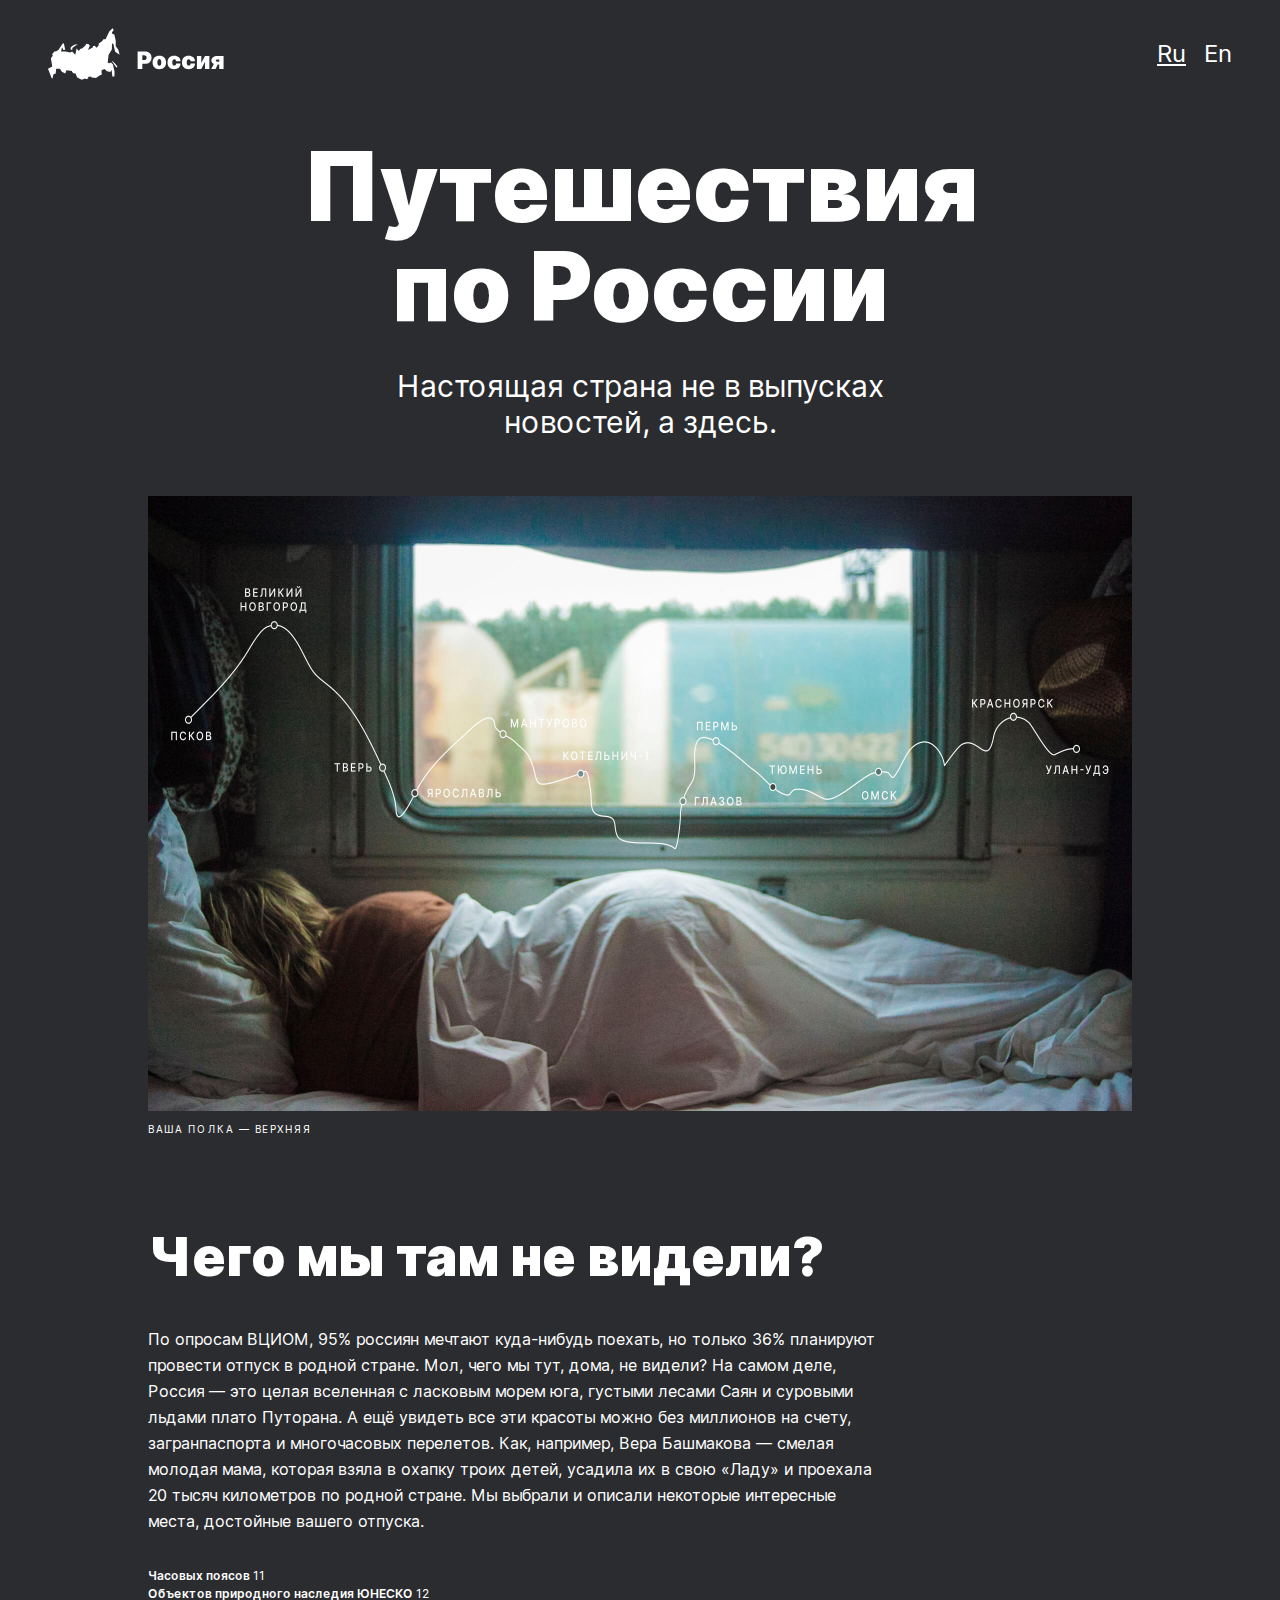
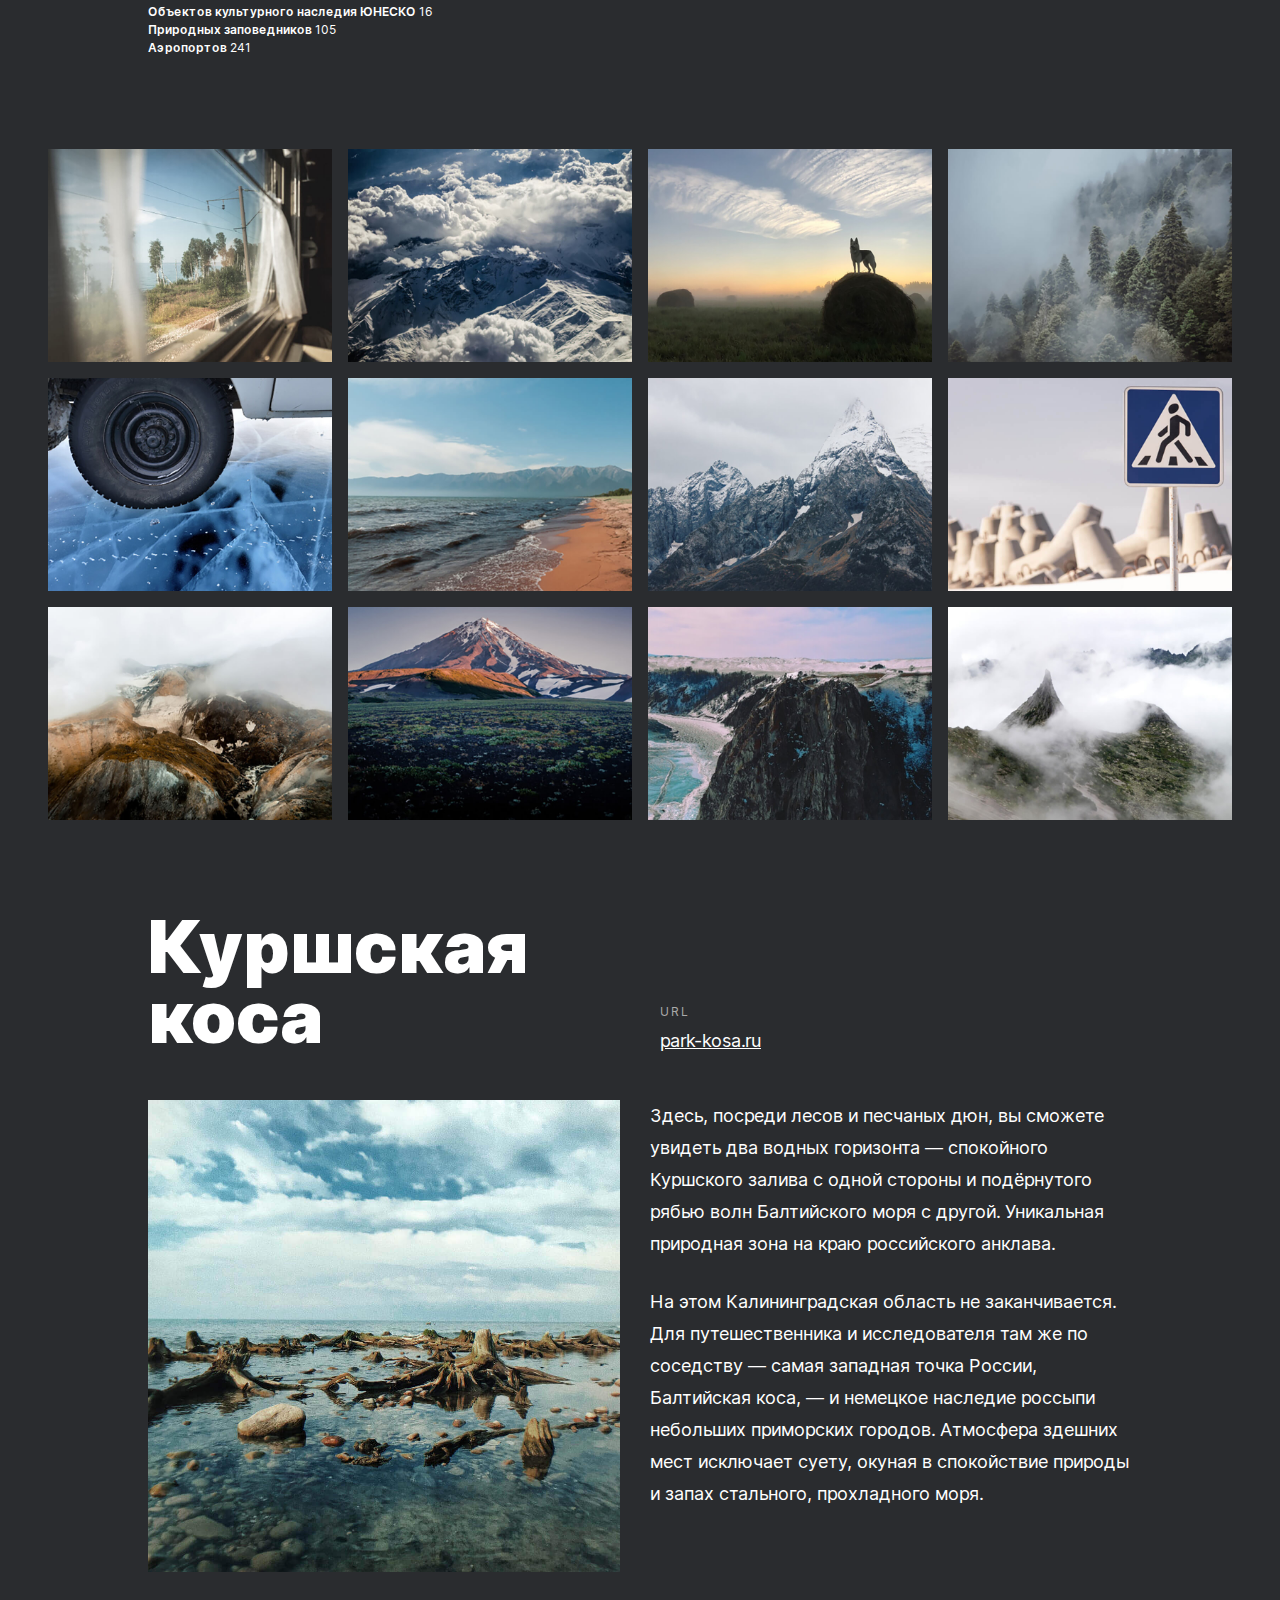
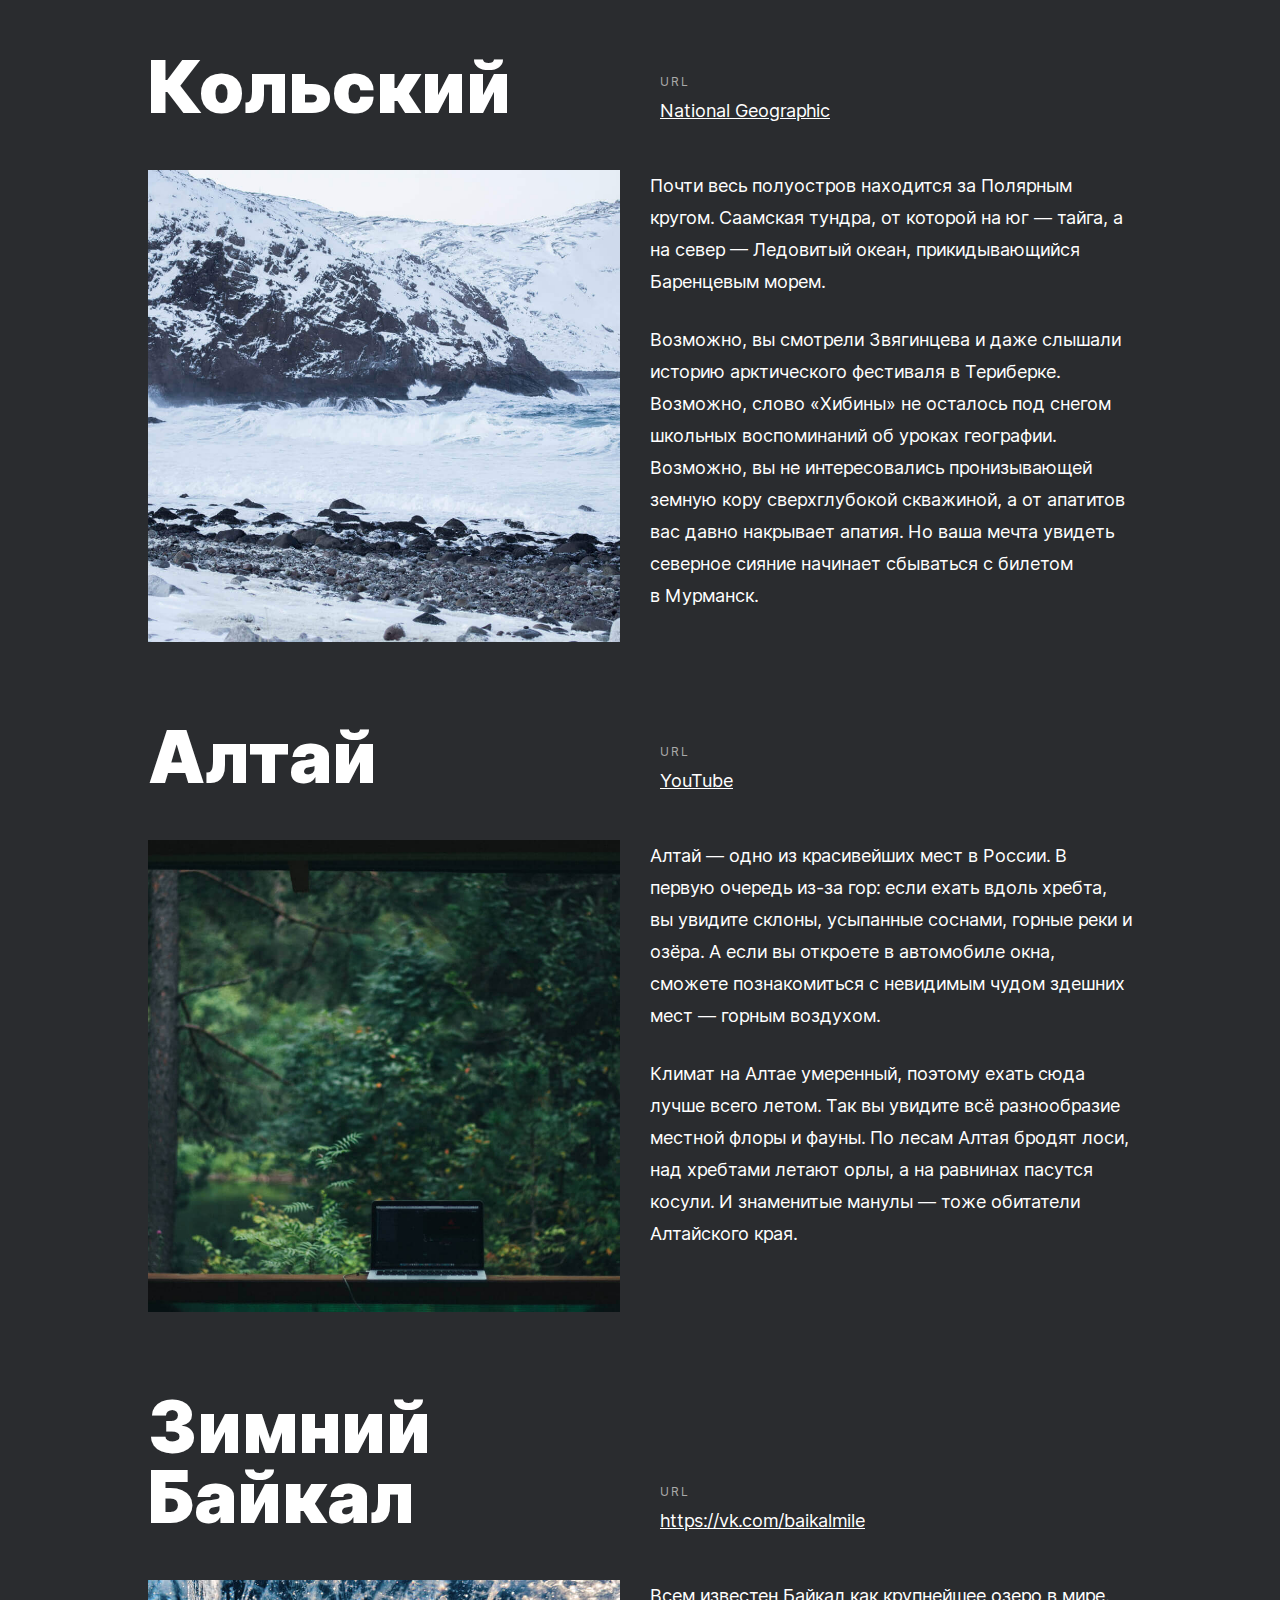
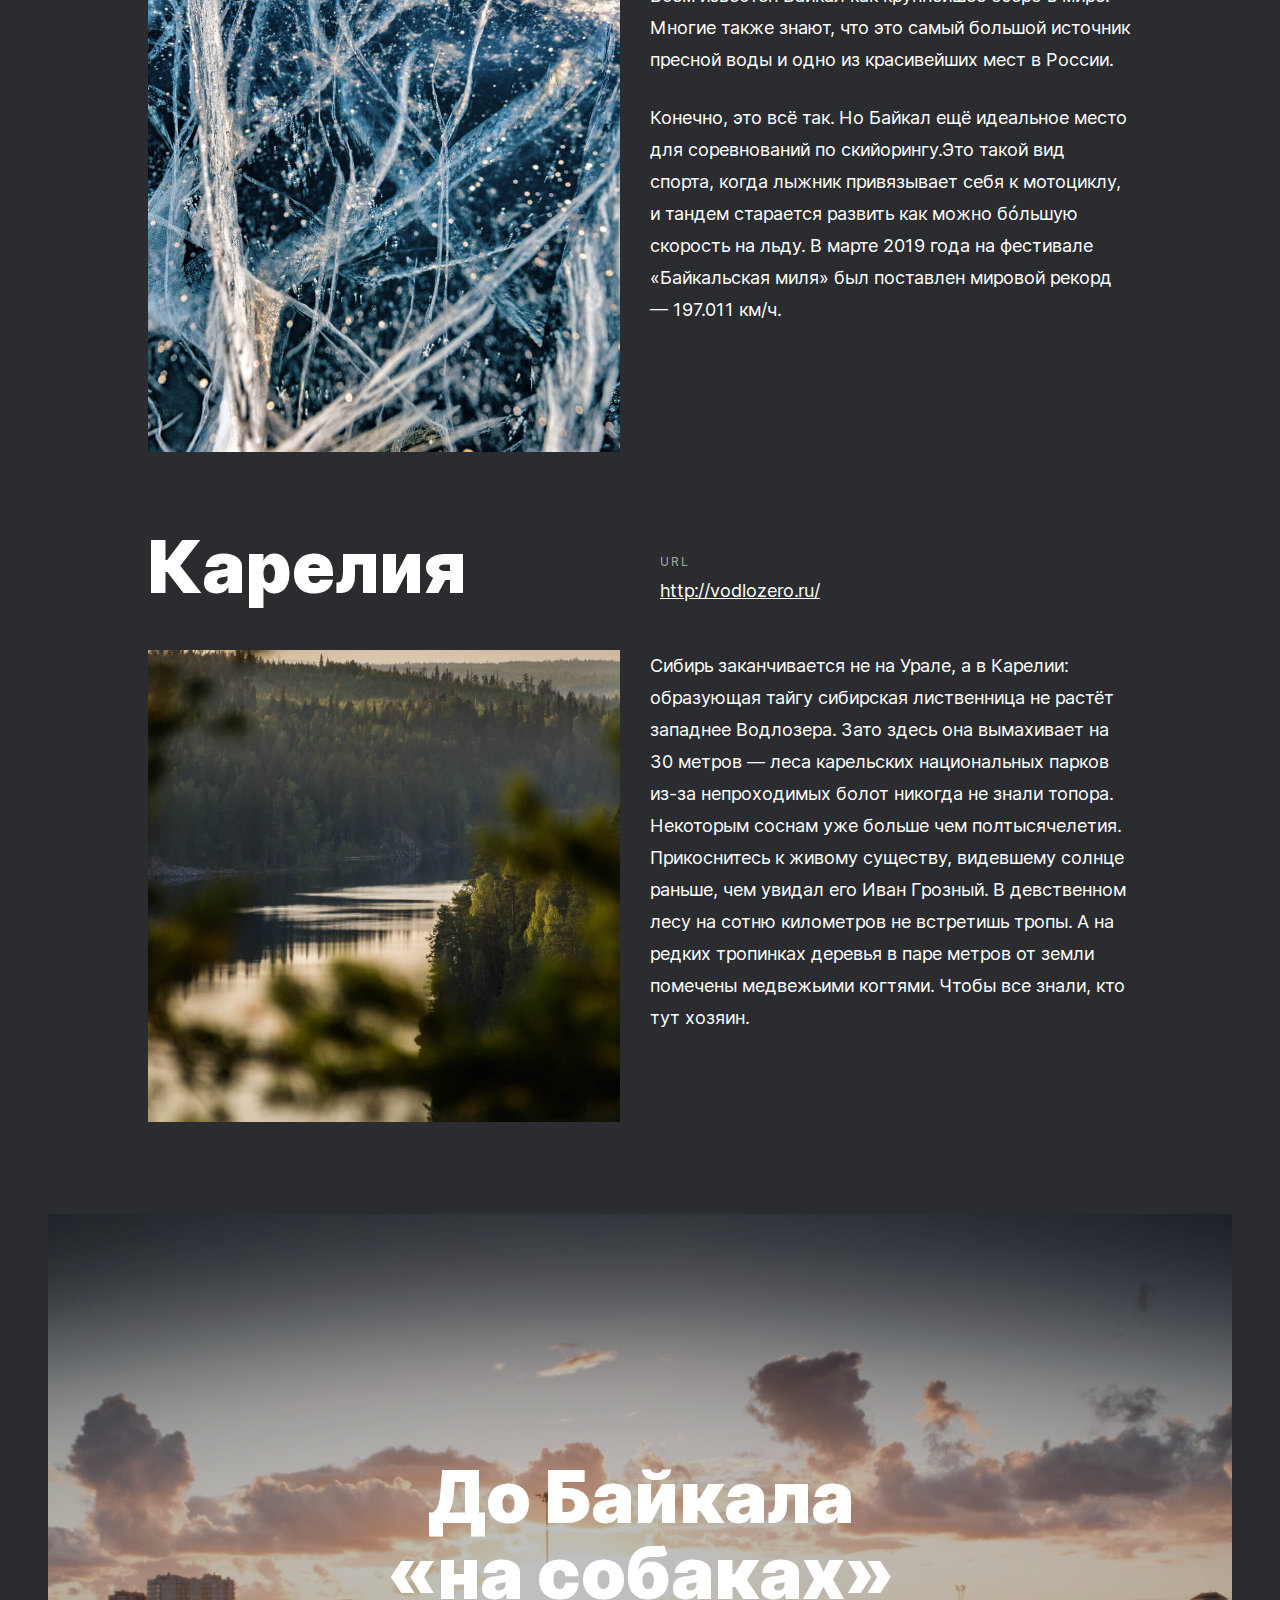
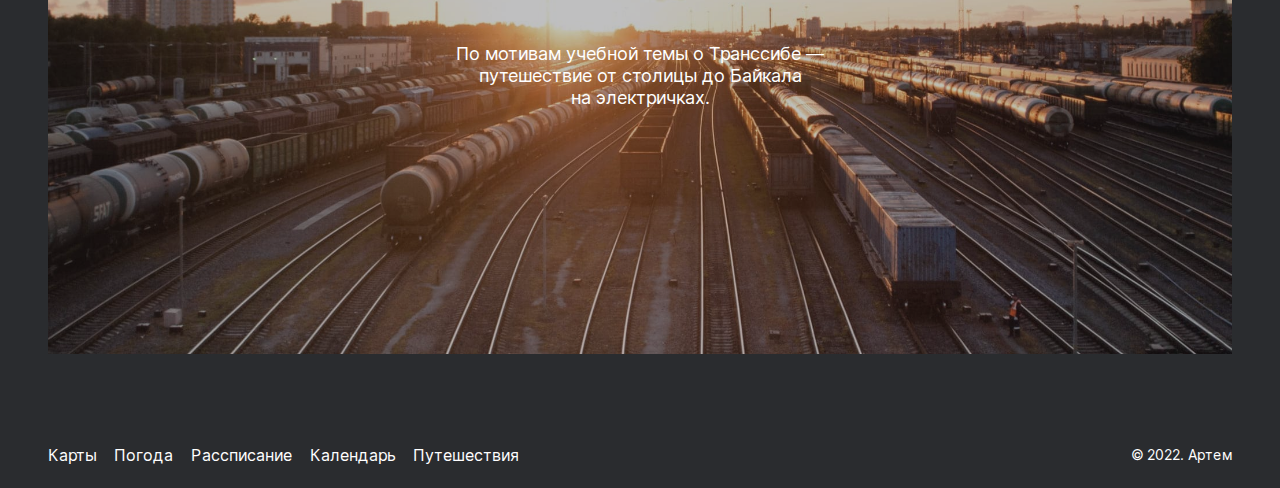
==== index.html @ 7c3751e2 "1_project-3" ====
<!DOCTYPE html>
<html lang="ru">
<head>
  <meta charset="UTF-8">
  <meta name="viewport" content="width=device-width, initial-scale=1.0">
  <link rel="stylesheet" href="pages/index.css">
  <title>Путешествия по России</title>
</head>
<body class="body">
  <div class="page">
  <header class="header">
    <div class="header__logo"></div>
    <div class="header__links">
      <a class="link header__lang-link header__lang-link_active" href="#">Ru</a>
      <a class="link header__lang-link" href="#">En</a>
    </div>
  </header>
  <main>
    <section class="lead">
      <h1 class="lead__title">Путешествия по&nbsp;России</h1>
      <p class="lead__subtitle">Настоящая страна не в выпусках новостей,&nbsp;a&nbsp;здесь.</p>
      <figure class="lead__item">
        <img class="lead__image" src="../images/sprint-3-images/lead-polka.jpg" alt="Путешествия по России">
        <figcaption class="lead__caption">ваша полка — верхняя</figcaption>
      </figure>
    </section>
    <section class="intro">
      <h2 class="intro__title">Чего мы там не видели?</h2>
      <p class="intro__text">По опросам ВЦИОМ, 95% россиян мечтают куда-нибудь поехать,
        но только 36% планируют провести отпуск в родной стране.
        Мол, чего мы тут, дома, не видели? На самом деле,
        Россия — это целая вселенная c ласковым морем юга,
        густыми лесами Саян и суровыми льдами плато Путорана.
        А ещё увидеть все эти красоты можно без миллионов на счету,
        загранпаспорта и многочасовых перелетов. Как, например,
        Вера Башмакова — смелая молодая мама, которая взяла
        в охапку троих детей, усадила их в свою «Ладу»
        и проехала 20 тысяч километров по родной стране. Мы выбрали
        и описали некоторые интересные места, достойные вашего отпуска.
      </p>
      <ul class="list intro__list">
        <li class="list__paragraph">
          <span class="list__span-accent">Часовых поясов</span>
        11</li>
        <li class="list__paragraph">
          <span class="list__span-accent">Объектов природного наследия ЮНЕСКО</span>
        12</li>
        <li class="list__paragraph">
          <span class="list__span-accent">Объектов культурного наследия ЮНЕСКО</span>
        16</li>
        <li class="list__paragraph">
          <span class="list__span-accent">Природных заповедников</span>
        105</li>
        <li class="list__paragraph">
          <span class="list__span-accent">Аэропортов</span>
        241</li>
      </ul>
    </section>
    <section class="photo-grid">
      <img class="photo-grid__item" src="../images/sprint-3-images/photo-grid-train.jpg" alt="Вид из окна поезда на любимую страну">
      <img class="photo-grid__item" src="../images/sprint-3-images/photo-grid-atharva-tulsi.jpg" alt="Облака">
      <img class="photo-grid__item" src="../images/sprint-3-images/photo-grid-tuman.jpg" alt="Туман">
      <img class="photo-grid__item" src="../images/sprint-3-images/photo-grid-sochi.jpg" alt="Сочи">
      <img class="photo-grid__item" src="../images/sprint-3-images/photo-grid-arisa.jpg" alt="Гололёд">
      <img class="photo-grid__item" src="../images/sprint-3-images/photo-grid-baikal.jpg" alt="На берегу моря">
      <img class="photo-grid__item" src="../images/sprint-3-images/photo-grid-elbrus.jpg" alt="Горы">
      <img class="photo-grid__item" src="../images/sprint-3-images/photo-grid-kondratiev.jpg" alt="Переход">
      <img class="photo-grid__item" src="../images/sprint-3-images/photo-grid-kamchatka-1.jpg" alt="Камчатка">
      <img class="photo-grid__item" src="../images/sprint-3-images/photo-grid-kamchatka-2.jpg" alt="Вулкан на Камчатке">
      <img class="photo-grid__item" src="../images/sprint-3-images/photo-grid-baikal-2.jpg" alt="Байкал">
      <img class="photo-grid__item" src="../images/sprint-3-images/photo-grid-ergaki.jpg" alt="Горный пейзаж">
    </section>
    <section class="place">
      <div class="place__container">
        <h2 class="place__title">Куршская коса</h2>
        <div class="place__website">
          <p class="place__url-heading">URL</p>
          <a class="link place__link" href="http://park-kosa.ru">park-kosa.ru</a>
        </div>
        <img class="place__image" src="../images/sprint-3-images/place-kosa.jpg" alt="Куршская коса">
        <div class="place__several-paragraph">
          <p class="place__paragraph">Здесь, посреди лесов и песчаных дюн,
          вы сможете увидеть два водных горизонта — спокойного Куршского
          залива с одной стороны и подёрнутого рябью волн Балтийского моря
          с другой. Уникальная природная зона на краю российского анклава.
        </p>
        <p class="place__paragraph">На этом Калининградская область не заканчивается.
          Для путешественника и исследователя там же по соседству
          — самая западная точка России, Балтийская коса,
          — и немецкое наследие россыпи небольших приморских городов.
          Атмосфера здешних мест исключает суету, окуная в спокойствие
          природы и запах стального, прохладного моря.
          </p>
        </div>
      </div>
      <div class="place__container">
        <h2 class="place__title">Кольский</h2>
        <div class="place__website">
          <p class="place__url-heading">URL</p>
          <a class="link place__link" href="https://yourshot.nationalgeographic.com/photos/?keywords=kolskiy">National Geographic</a>
        </div>
        <img class="place__image" src="../images/sprint-3-images/place-kolsky.jpg" alt="Кольский">
        <div class="place__several-paragraph">
          <p class="place__paragraph">Почти весь полуостров находится за
            Полярным кругом. Саамская тундра, от которой на юг — тайга,
            а на север — Ледовитый океан, прикидывающийся Баренцевым морем.
          </p>
          <p class="place__paragraph">Возможно, вы смотрели Звягинцева
            и даже слышали историю арктического фестиваля в Териберке.
            Возможно, слово «Хибины» не осталось под снегом школьных
            воспоминаний об уроках географии. Возможно, вы не интересовались
            пронизывающей земную кору сверхглубокой скважиной,
            а от апатитов вас давно накрывает апатия. Но ваша мечта
            увидеть северное сияние начинает сбываться с билетом в&nbsp;Мурманск.
          </p>
        </div>
      </div>
      <div class="place__container">
        <h2 class="place__title">Алтай</h2>
        <div class="place__website">
          <p class="place__url-heading">URL</p>
          <a class="link place__link" href="https://www.youtube.com/watch?v=7ZEsoV7kWAQ">YouTube</a>
        </div>
        <img class="place__image" src="../images/sprint-3-images/place-altai.jpg" alt="Алтай">
        <div class="place__several-paragraph">
          <p class="place__paragraph">Алтай — одно из красивейших мест в России.
            В первую очередь из-за гор: если ехать вдоль хребта,
            вы увидите склоны, усыпанные соснами, горные реки и озёра.
            А если вы откроете в автомобиле окна, сможете познакомиться
            с невидимым чудом здешних мест — горным воздухом.
          </p>
          <p class="place__paragraph">Климат на Алтае умеренный,
            поэтому ехать сюда лучше всего летом. Так вы увидите всё
            разнообразие местной флоры и фауны. По лесам Алтая бродят лоси,
            над хребтами летают орлы, а на равнинах пасутся косули.
            И знаменитые манулы — тоже обитатели Алтайского края.
          </p>
        </div>
      </div>
      <div class="place__container">
        <h2 class="place__title">Зимний Байкал</h2>
        <div class="place__website">
          <p class="place__url-heading">URL</p>
          <a class="link place__link" href="https://vk.com/baikalmile">https://vk.com/baikalmile</a>
        </div>
        <img class="place__image" src="../images/sprint-3-images/place-winter-baikal.jpg" alt="Зимний Байкал">
        <div class="place__several-paragraph">
          <p class="place__paragraph">Всем известен Байкал как
            крупнейшее озеро в мире. Многие также знают,
            что это самый большой источник пресной воды и одно из
            красивейших мест в России.
          </p>
          <p class="place__paragraph">Конечно, это всё так. Но Байкал ещё
            идеальное место для соревнований по скийорингу.Это такой вид спорта, когда лыжник привязывает себя
            к мотоциклу, и тандем старается развить как можно бóльшую скорость
            на льду. В марте 2019 года на фестивале «Байкальская миля»
            был поставлен мировой рекорд — 197.011 км/ч.
          </p>
        </div>
      </div>
      <div class="place__container">
        <h2 class="place__title">Карелия</h2>
        <div class="place__website">
          <p class="place__url-heading">URL</p>
          <a class="link place__link" href="http://vodlozero.ru">http://vodlozero.ru/</a>
        </div>
        <img class="place__image" src="../images/sprint-3-images/place-karelia.jpg" alt="Карелия">
        <p class="place__paragraph">Сибирь заканчивается не на Урале,
          а в Карелии: образующая тайгу сибирская лиственница не растёт
          западнее Водлозера. Зато здесь она вымахивает на 30 метров —
          леса карельских национальных парков из-за непроходимых болот
          никогда не знали топора. Некоторым соснам уже больше
          чем полтысячелетия. Прикоснитесь к живому существу, видевшему
          солнце раньше, чем увидал его Иван Грозный. В девственном лесу
          на сотню километров не встретишь тропы. А на редких тропинках
          деревья в паре метров от земли помечены медвежьими когтями.
          Чтобы все знали, кто тут хозяин.
        </p>
      </div>
  </section>
  <section class="cover">
    <a class="cover__overlay" href="https://stampsy.com/na-elektrichkakh-do-baikala">
      <div class="cover__background"></div>
      <h3 class="cover__title">До Байкала «на&nbsp;собаках»</h3>
      <p class="cover__subtitle">По мотивам учебной темы
        о Транссибе — путешествие
        от столицы до Байкала на&nbsp;электричках.
      </p>
    </a>
  </section>
  </main>
  <footer class="footer">
    <nav class="footer__column-links">
      <a class="link footer__link" href="https://yandex.ru/maps">Карты</a>
      <a class="link footer__link" href="https://yandex.ru/pogoda">Погода</a>
      <a class="link footer__link" href="https://rasp.yandex.ru">Рассписание</a>
      <a class="link footer__link" href="https://calendar.yandex.ru">Календарь</a>
      <a class="link footer__link" href="https://travel.yandex.ru">Путешествия</a>
    </nav>
    <p class="footer__copyright">© 2022. Артем</p>
  </footer>
</div>
</body>
</html>
---- pages/index.css ----
/* normalize */
@import url(../vendor/normalize.css);

/* fonts */
@import url(../blocks/fonts/inter.css);


@import url(../style.css);
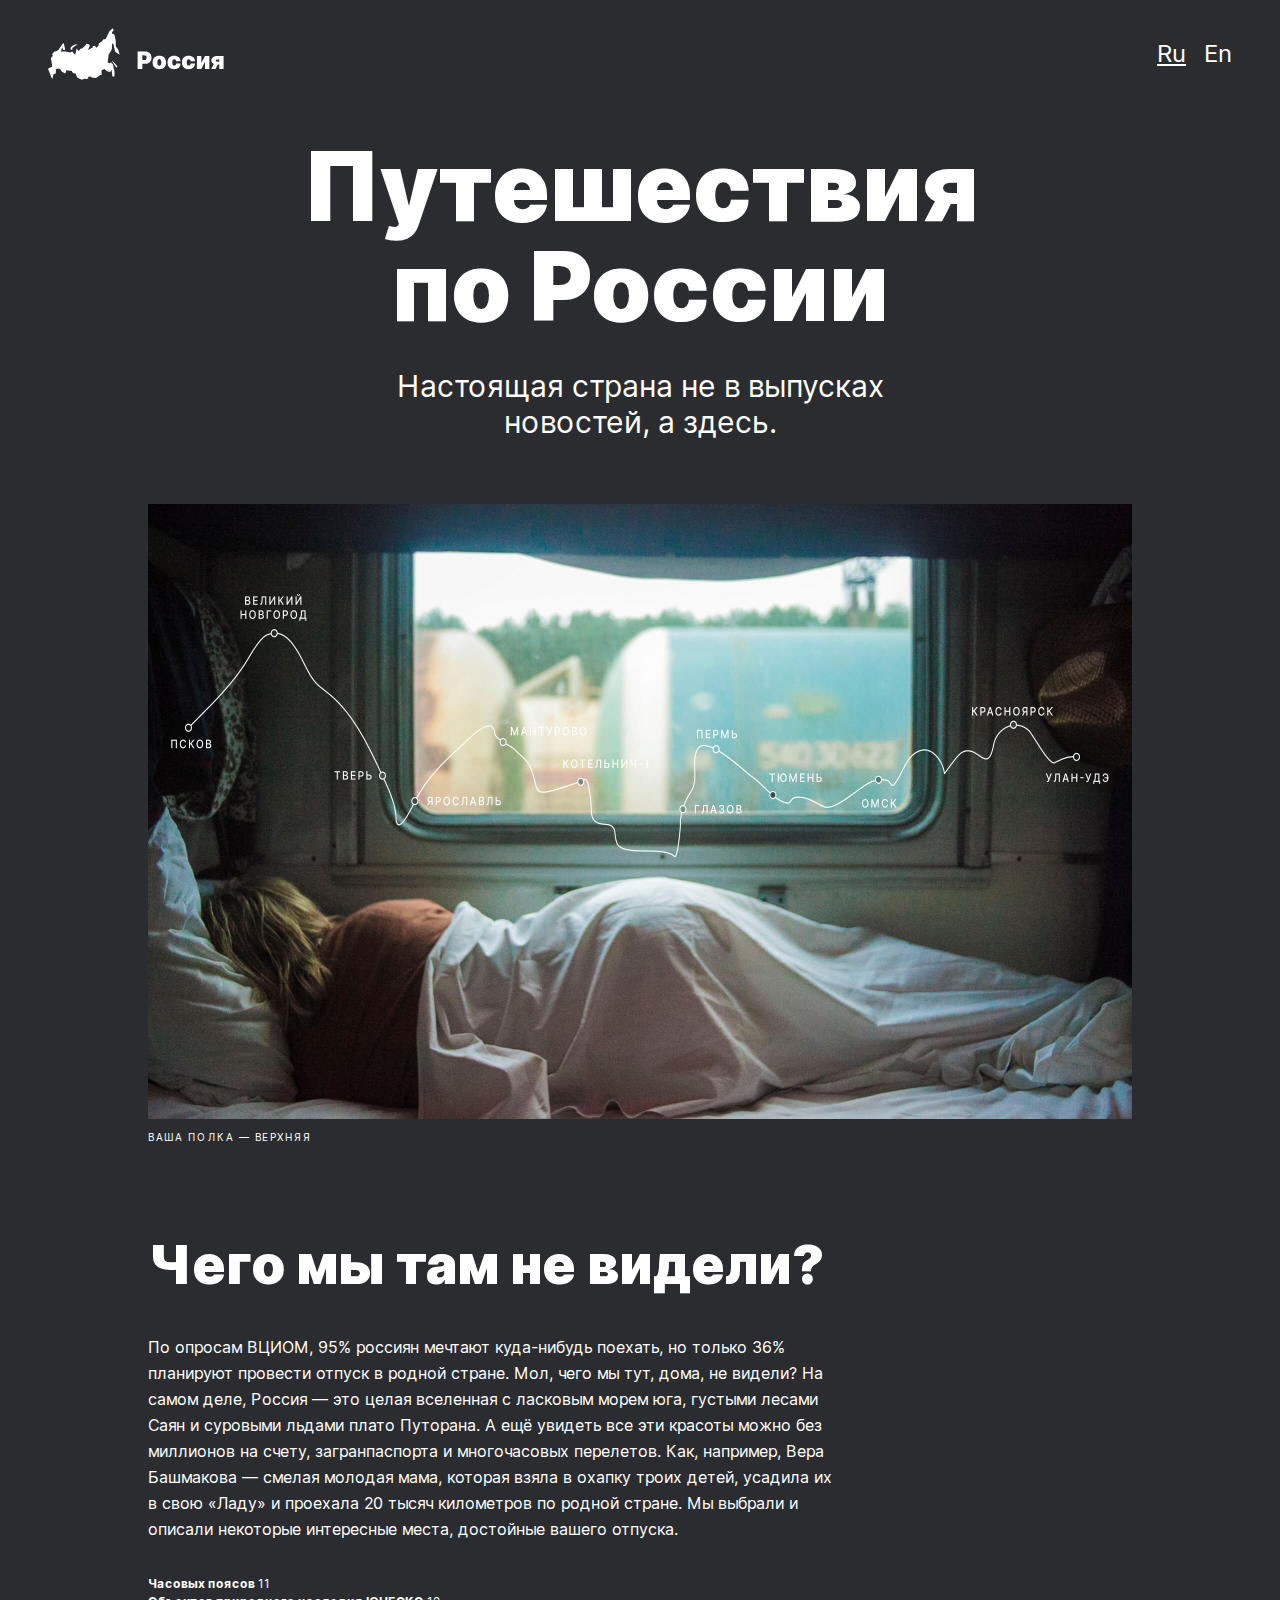
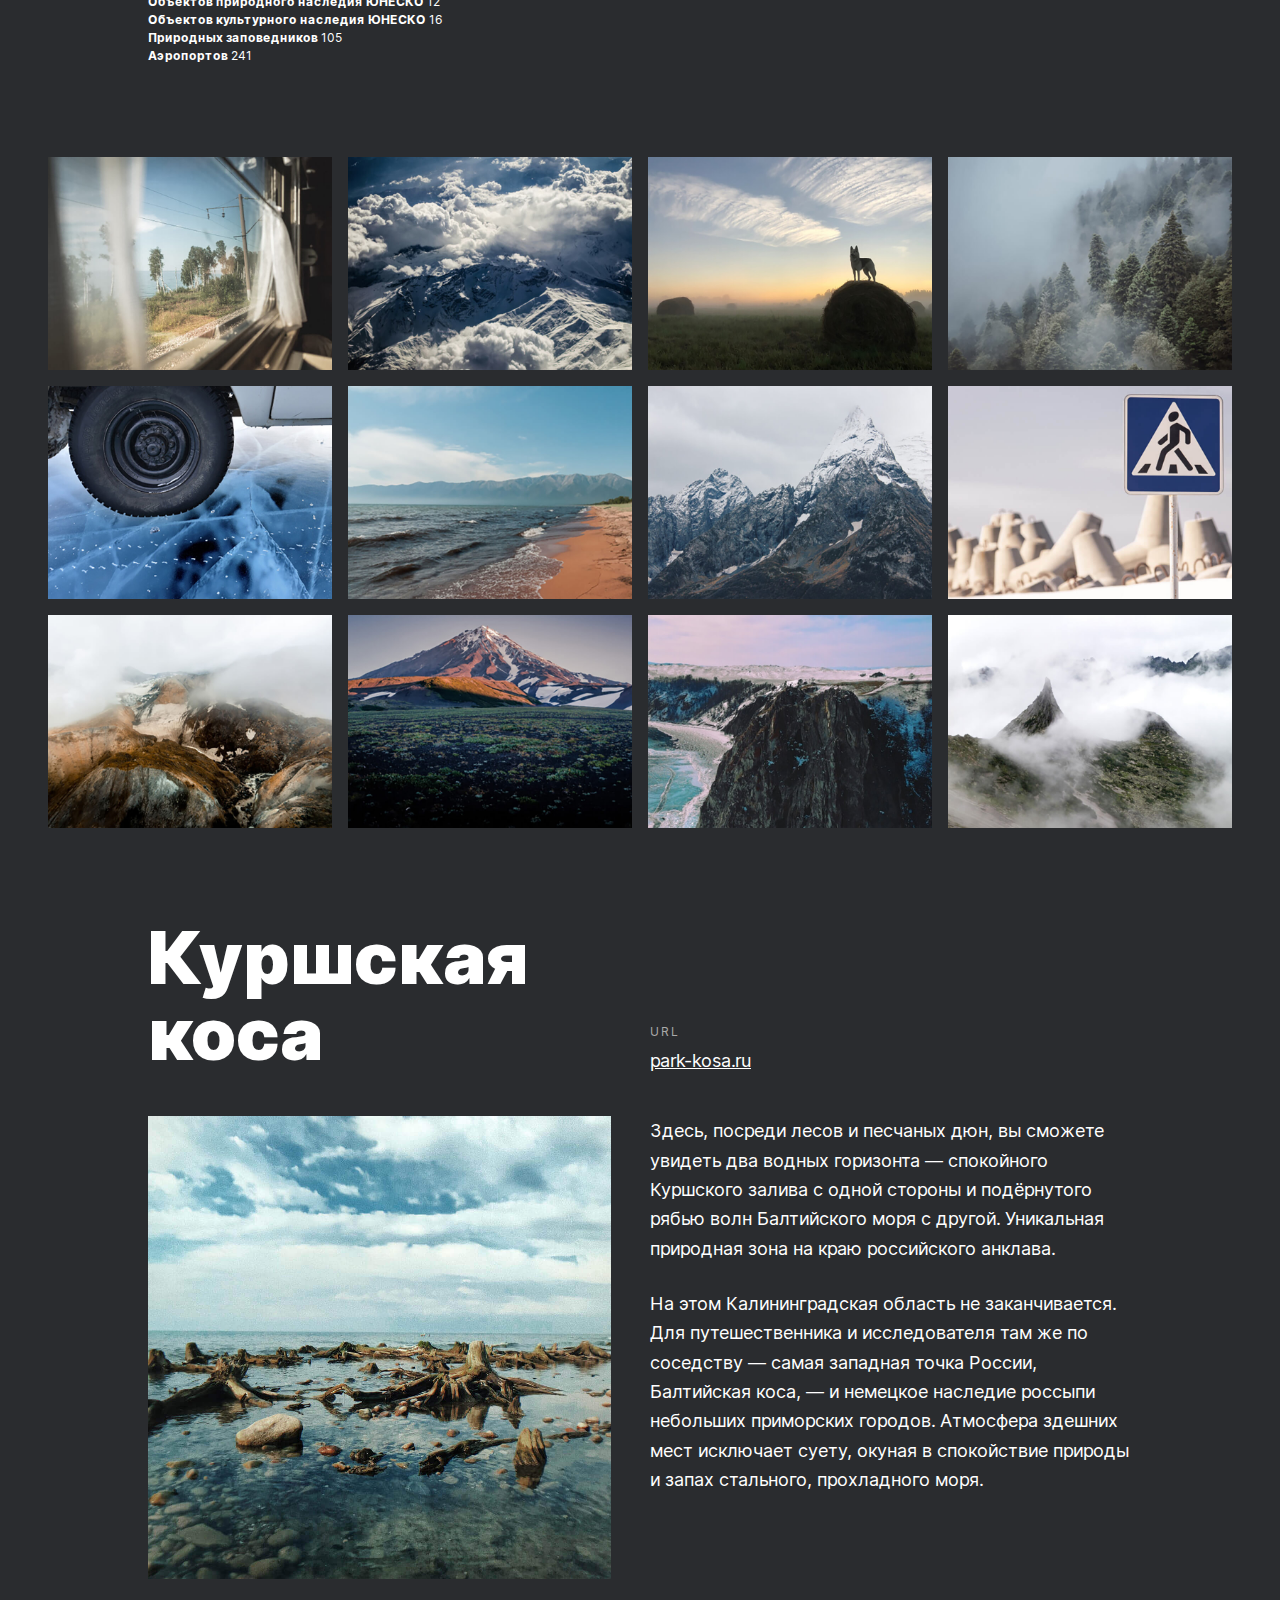
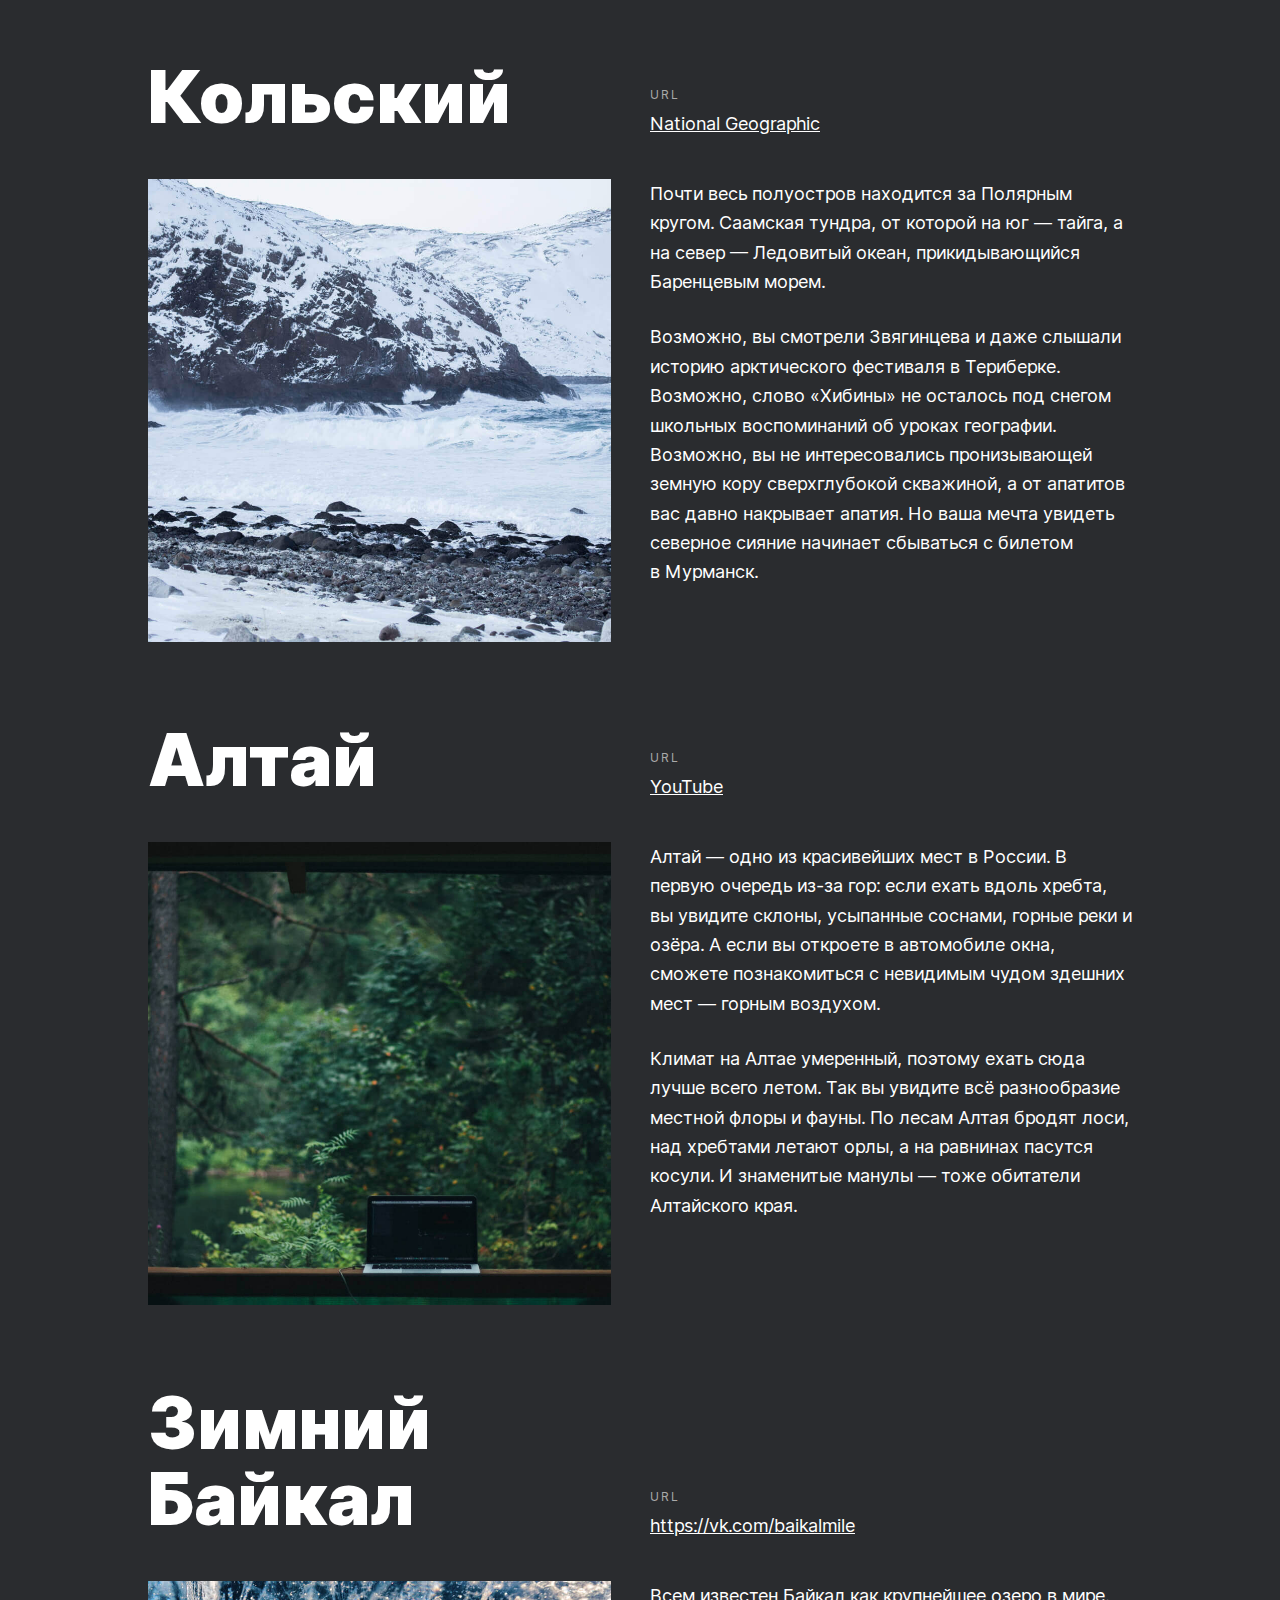
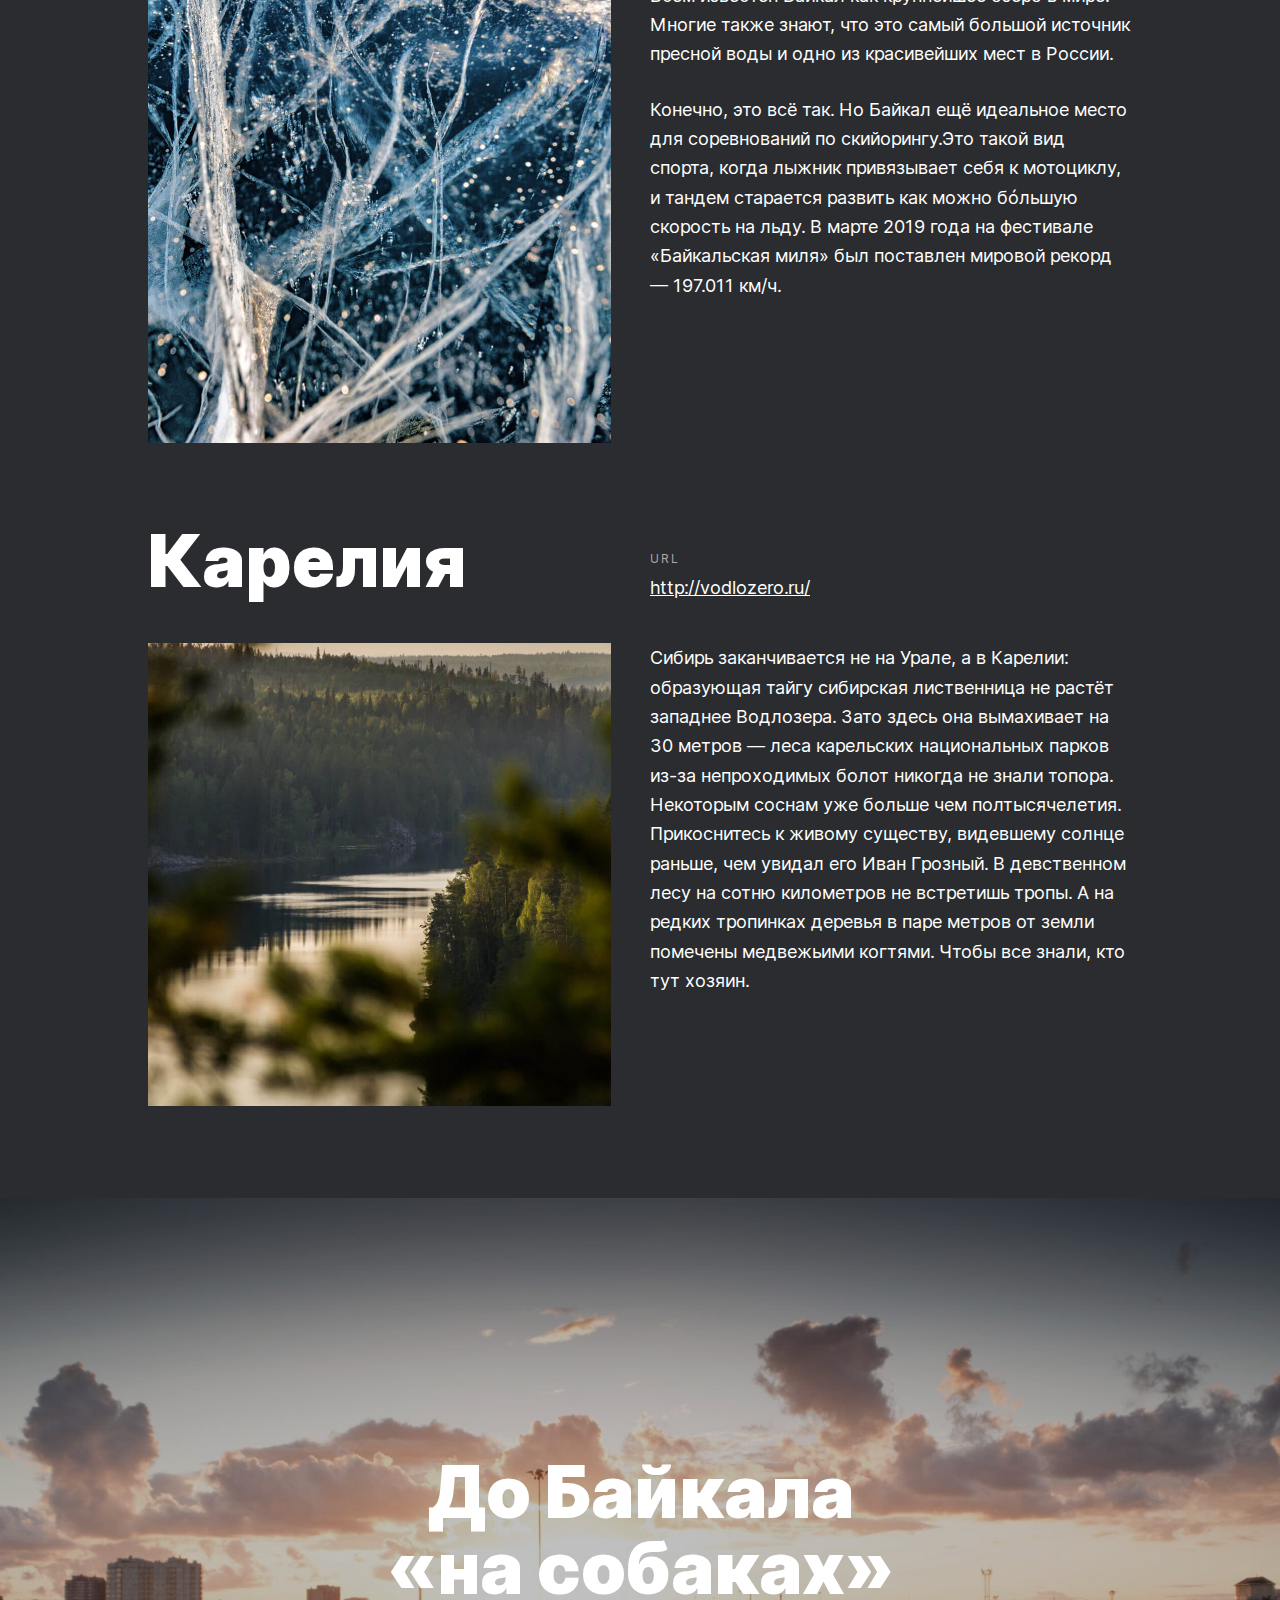
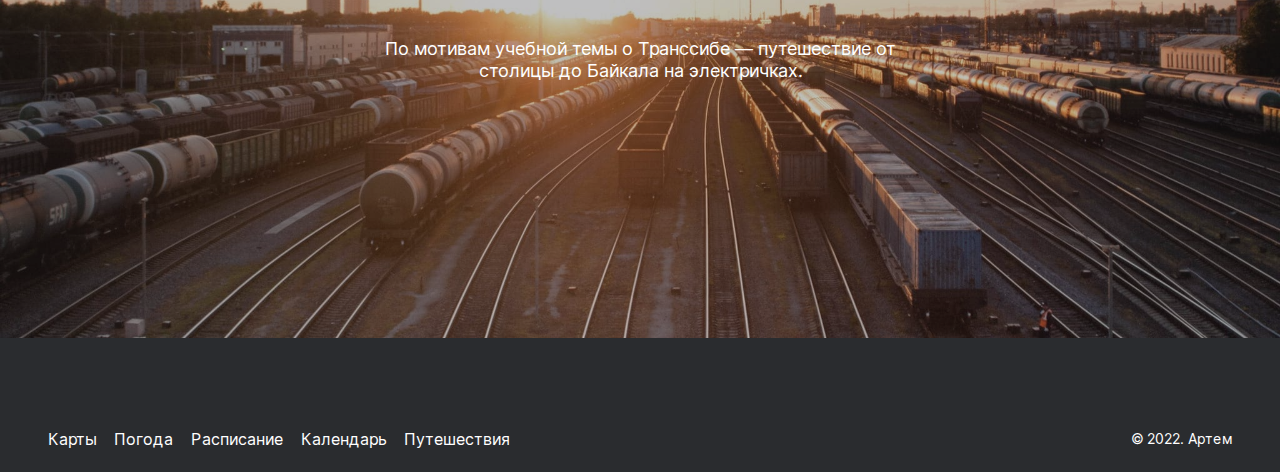
==== commit 0c1bc31a: "5_project-3" ====
--- a/index.html
+++ b/index.html
@@ -7,25 +7,24 @@
   <title>Путешествия по России</title>
 </head>
 <body class="body">
-  <div class="page">
   <header class="header">
     <div class="header__logo"></div>
-    <div class="header__links">
-      <a class="link header__lang-link header__lang-link_active" href="#">Ru</a>
-      <a class="link header__lang-link" href="#">En</a>
-    </div>
+    <ul class="header__links">
+      <li class="header__link"><a class="link header__lang-link header__lang-link_active" href="#">Ru</a></li>
+      <li class="header__link"><a class="link header__lang-link" href="#">En</a></li>
+    </ul>
   </header>
   <main>
     <section class="lead">
       <h1 class="lead__title">Путешествия по&nbsp;России</h1>
       <p class="lead__subtitle">Настоящая страна не в выпусках новостей,&nbsp;a&nbsp;здесь.</p>
       <figure class="lead__item">
-        <img class="lead__image" src="../images/sprint-3-images/lead-polka.jpg" alt="Путешествия по России">
+        <img class="lead__image" src="./images/sprint-3-images/lead-polka.jpg" alt="Путешествия по России">
         <figcaption class="lead__caption">ваша полка — верхняя</figcaption>
       </figure>
     </section>
     <section class="intro">
-      <h2 class="intro__title">Чего мы там не видели?</h2>
+      <h2 class="intro__title">Чего мы там не&nbsp;видели?</h2>
       <p class="intro__text">По опросам ВЦИОМ, 95% россиян мечтают куда-нибудь поехать,
         но только 36% планируют провести отпуск в родной стране.
         Мол, чего мы тут, дома, не видели? На самом деле,
@@ -57,27 +56,27 @@
       </ul>
     </section>
     <section class="photo-grid">
-      <img class="photo-grid__item" src="../images/sprint-3-images/photo-grid-train.jpg" alt="Вид из окна поезда на любимую страну">
-      <img class="photo-grid__item" src="../images/sprint-3-images/photo-grid-atharva-tulsi.jpg" alt="Облака">
-      <img class="photo-grid__item" src="../images/sprint-3-images/photo-grid-tuman.jpg" alt="Туман">
-      <img class="photo-grid__item" src="../images/sprint-3-images/photo-grid-sochi.jpg" alt="Сочи">
-      <img class="photo-grid__item" src="../images/sprint-3-images/photo-grid-arisa.jpg" alt="Гололёд">
-      <img class="photo-grid__item" src="../images/sprint-3-images/photo-grid-baikal.jpg" alt="На берегу моря">
-      <img class="photo-grid__item" src="../images/sprint-3-images/photo-grid-elbrus.jpg" alt="Горы">
-      <img class="photo-grid__item" src="../images/sprint-3-images/photo-grid-kondratiev.jpg" alt="Переход">
-      <img class="photo-grid__item" src="../images/sprint-3-images/photo-grid-kamchatka-1.jpg" alt="Камчатка">
-      <img class="photo-grid__item" src="../images/sprint-3-images/photo-grid-kamchatka-2.jpg" alt="Вулкан на Камчатке">
-      <img class="photo-grid__item" src="../images/sprint-3-images/photo-grid-baikal-2.jpg" alt="Байкал">
-      <img class="photo-grid__item" src="../images/sprint-3-images/photo-grid-ergaki.jpg" alt="Горный пейзаж">
+      <img class="photo-grid__item" src="./images/sprint-3-images/photo-grid-train.jpg" alt="Вид из окна поезда на любимую страну">
+      <img class="photo-grid__item" src="./images/sprint-3-images/photo-grid-atharva-tulsi.jpg" alt="Облака">
+      <img class="photo-grid__item" src="./images/sprint-3-images/photo-grid-tuman.jpg" alt="Туман">
+      <img class="photo-grid__item" src="./images/sprint-3-images/photo-grid-sochi.jpg" alt="Сочи">
+      <img class="photo-grid__item" src="./images/sprint-3-images/photo-grid-arisa.jpg" alt="Гололёд">
+      <img class="photo-grid__item" src="./images/sprint-3-images/photo-grid-baikal.jpg" alt="На берегу моря">
+      <img class="photo-grid__item" src="./images/sprint-3-images/photo-grid-elbrus.jpg" alt="Горы">
+      <img class="photo-grid__item" src="./images/sprint-3-images/photo-grid-kondratiev.jpg" alt="Переход">
+      <img class="photo-grid__item" src="./images/sprint-3-images/photo-grid-kamchatka-1.jpg" alt="Камчатка">
+      <img class="photo-grid__item" src="./images/sprint-3-images/photo-grid-kamchatka-2.jpg" alt="Вулкан на Камчатке">
+      <img class="photo-grid__item" src="./images/sprint-3-images/photo-grid-baikal-2.jpg" alt="Байкал">
+      <img class="photo-grid__item" src="./images/sprint-3-images/photo-grid-ergaki.jpg" alt="Горный пейзаж">
     </section>
-    <section class="place">
-      <div class="place__container">
+    <section class="places">
+      <div class="place">
         <h2 class="place__title">Куршская коса</h2>
         <div class="place__website">
-          <p class="place__url-heading">URL</p>
-          <a class="link place__link" href="http://park-kosa.ru">park-kosa.ru</a>
-        </div>
-        <img class="place__image" src="../images/sprint-3-images/place-kosa.jpg" alt="Куршская коса">
+          <p class="place__url-heading">url</p>
+          <a class="link place__link" target="_blank" href="http://park-kosa.ru">park-kosa.ru</a>
+        </div>
+        <img class="place__image" src="./images/sprint-3-images/place-kosa.jpg" alt="Куршская коса">
         <div class="place__several-paragraph">
           <p class="place__paragraph">Здесь, посреди лесов и песчаных дюн,
           вы сможете увидеть два водных горизонта — спокойного Куршского
@@ -85,7 +84,7 @@
           с другой. Уникальная природная зона на краю российского анклава.
         </p>
         <p class="place__paragraph">На этом Калининградская область не заканчивается.
-          Для путешественника и исследователя там же по соседству
+          Для&nbsp;путешественника и исследователя там же по соседству
           — самая западная точка России, Балтийская коса,
           — и немецкое наследие россыпи небольших приморских городов.
           Атмосфера здешних мест исключает суету, окуная в спокойствие
@@ -93,13 +92,13 @@
           </p>
         </div>
       </div>
-      <div class="place__container">
+      <div class="place">
         <h2 class="place__title">Кольский</h2>
         <div class="place__website">
-          <p class="place__url-heading">URL</p>
-          <a class="link place__link" href="https://yourshot.nationalgeographic.com/photos/?keywords=kolskiy">National Geographic</a>
-        </div>
-        <img class="place__image" src="../images/sprint-3-images/place-kolsky.jpg" alt="Кольский">
+          <p class="place__url-heading">url</p>
+          <a class="link place__link" target="_blank" href="https://yourshot.nationalgeographic.com/photos/?keywords=kolskiy">National Geographic</a>
+        </div>
+        <img class="place__image" src="./images/sprint-3-images/place-kolsky.jpg" alt="Кольский">
         <div class="place__several-paragraph">
           <p class="place__paragraph">Почти весь полуостров находится за
             Полярным кругом. Саамская тундра, от которой на юг — тайга,
@@ -115,13 +114,13 @@
           </p>
         </div>
       </div>
-      <div class="place__container">
+      <div class="place">
         <h2 class="place__title">Алтай</h2>
         <div class="place__website">
-          <p class="place__url-heading">URL</p>
-          <a class="link place__link" href="https://www.youtube.com/watch?v=7ZEsoV7kWAQ">YouTube</a>
-        </div>
-        <img class="place__image" src="../images/sprint-3-images/place-altai.jpg" alt="Алтай">
+          <p class="place__url-heading">url</p>
+          <a class="link place__link" target="_blank" href="https://www.youtube.com/watch?v=7ZEsoV7kWAQ">YouTube</a>
+        </div>
+        <img class="place__image" src="./images/sprint-3-images/place-altai.jpg" alt="Алтай">
         <div class="place__several-paragraph">
           <p class="place__paragraph">Алтай — одно из красивейших мест в России.
             В первую очередь из-за гор: если ехать вдоль хребта,
@@ -137,13 +136,13 @@
           </p>
         </div>
       </div>
-      <div class="place__container">
+      <div class="place">
         <h2 class="place__title">Зимний Байкал</h2>
         <div class="place__website">
-          <p class="place__url-heading">URL</p>
-          <a class="link place__link" href="https://vk.com/baikalmile">https://vk.com/baikalmile</a>
-        </div>
-        <img class="place__image" src="../images/sprint-3-images/place-winter-baikal.jpg" alt="Зимний Байкал">
+          <p class="place__url-heading">url</p>
+          <a class="link place__link" target="_blank" href="https://vk.com/baikalmile">https://vk.com/baikalmile</a>
+        </div>
+        <img class="place__image" src="./images/sprint-3-images/place-winter-baikal.jpg" alt="Зимний Байкал">
         <div class="place__several-paragraph">
           <p class="place__paragraph">Всем известен Байкал как
             крупнейшее озеро в мире. Многие также знают,
@@ -158,13 +157,13 @@
           </p>
         </div>
       </div>
-      <div class="place__container">
+      <div class="place">
         <h2 class="place__title">Карелия</h2>
         <div class="place__website">
-          <p class="place__url-heading">URL</p>
-          <a class="link place__link" href="http://vodlozero.ru">http://vodlozero.ru/</a>
-        </div>
-        <img class="place__image" src="../images/sprint-3-images/place-karelia.jpg" alt="Карелия">
+          <p class="place__url-heading">url</p>
+          <a class="link place__link" target="_blank" href="http://vodlozero.ru">http://vodlozero.ru/</a>
+        </div>
+        <img class="place__image" src="./images/sprint-3-images/place-karelia.jpg" alt="Карелия">
         <p class="place__paragraph">Сибирь заканчивается не на Урале,
           а в Карелии: образующая тайгу сибирская лиственница не растёт
           западнее Водлозера. Зато здесь она вымахивает на 30 метров —
@@ -179,11 +178,11 @@
       </div>
   </section>
   <section class="cover">
-    <a class="cover__overlay" href="https://stampsy.com/na-elektrichkakh-do-baikala">
+    <a class="cover__overlay" target="_blank" href="https://stampsy.com/na-elektrichkakh-do-baikala">
       <div class="cover__background"></div>
       <h3 class="cover__title">До Байкала «на&nbsp;собаках»</h3>
       <p class="cover__subtitle">По мотивам учебной темы
-        о Транссибе — путешествие
+        о Транссибе —&nbsp;путешествие
         от столицы до Байкала на&nbsp;электричках.
       </p>
     </a>
@@ -191,14 +190,13 @@
   </main>
   <footer class="footer">
     <nav class="footer__column-links">
-      <a class="link footer__link" href="https://yandex.ru/maps">Карты</a>
-      <a class="link footer__link" href="https://yandex.ru/pogoda">Погода</a>
-      <a class="link footer__link" href="https://rasp.yandex.ru">Рассписание</a>
-      <a class="link footer__link" href="https://calendar.yandex.ru">Календарь</a>
-      <a class="link footer__link" href="https://travel.yandex.ru">Путешествия</a>
+      <a class="link footer__link" target="_blank" href="https://yandex.ru/maps">Карты</a>
+      <a class="link footer__link" target="_blank" href="https://yandex.ru/pogoda">Погода</a>
+      <a class="link footer__link" target="_blank" href="https://rasp.yandex.ru">Расписание</a>
+      <a class="link footer__link" target="_blank" href="https://calendar.yandex.ru">Календарь</a>
+      <a class="link footer__link" target="_blank" href="https://travel.yandex.ru">Путешествия</a>
     </nav>
     <p class="footer__copyright">© 2022. Артем</p>
   </footer>
-</div>
 </body>
 </html>
--- a/pages/index.css
+++ b/pages/index.css
@@ -2,7 +2,64 @@
 @import url(../vendor/normalize.css);
 
 /* fonts */
-@import url(../blocks/fonts/inter.css);
+@import url(../fonts/inter.css);
 
+/* body */
+@import url(../blocks/body/body.css);
 
-@import url(../style.css);
+/* header */
+@import url(../blocks/header/header.css);
+@import url(../blocks/header/__logo/header__logo.css);
+@import url(../blocks/header/__links/header__links.css);
+@import url(../blocks/header/__lang-link/header__lang-link.css);
+@import url(../blocks/header/__lang-link/_active/header__lang-link_active.css);
+
+/* lead */
+@import url(../blocks/lead/lead.css);
+@import url(../blocks/lead/__title/lead__title.css);
+@import url(../blocks/lead/__subtitle/lead__subtitle.css);
+@import url(../blocks/lead/__item/lead__item.css);
+@import url(../blocks/lead/__image/lead__image.css);
+@import url(../blocks/lead/__caption/lead__caption.css);
+
+/* intro */
+@import url(../blocks/intro/intro.css);
+@import url(../blocks/intro/__title/intro__title.css);
+@import url(../blocks/intro/__text/intro__text.css);
+
+/* list */
+@import url(../blocks/list/list.css);
+@import url(../blocks/list/__paragraph/list__paragraph.css);
+@import url(../blocks/list/__span-accent/list__span-accent.css);
+
+/* photo-grid  */
+@import url(../blocks/photo-grid/photo-grid.css);
+@import url(../blocks/photo-grid/__item/photo-grid__item.css);
+
+/* places */
+@import url(../blocks/places/places.css);
+
+/* place */
+@import url(../blocks/place/place.css);
+@import url(../blocks/place/__title/place__title.css);
+@import url(../blocks/place/__website/place__website.css);
+@import url(../blocks/place/__url-heading/place__url-heading.css);
+@import url(../blocks/place/__link/place__link.css);
+@import url(../blocks/place/__image/place__image.css);
+@import url(../blocks/place/__paragraph/place__paragraph.css);
+
+/* cover */
+@import url(../blocks/cover/cover.css);
+@import url(../blocks/cover/__overlay/cover__overlay.css);
+@import url(../blocks/cover/__background/cover__background.css);
+@import url(../blocks/cover/__title/cover__title.css);
+@import url(../blocks/cover/__subtitle/cover__subtitle.css);
+
+/* footer */
+@import url(../blocks/footer/footer.css);
+@import url(../blocks/footer/__column-links/footer__column-links.css);
+@import url(../blocks/footer/__link/footer__link.css);
+@import url(../blocks/footer/__copyright/footer__copyright.css);
+
+/* link */
+@import url(../blocks/link/link.css);
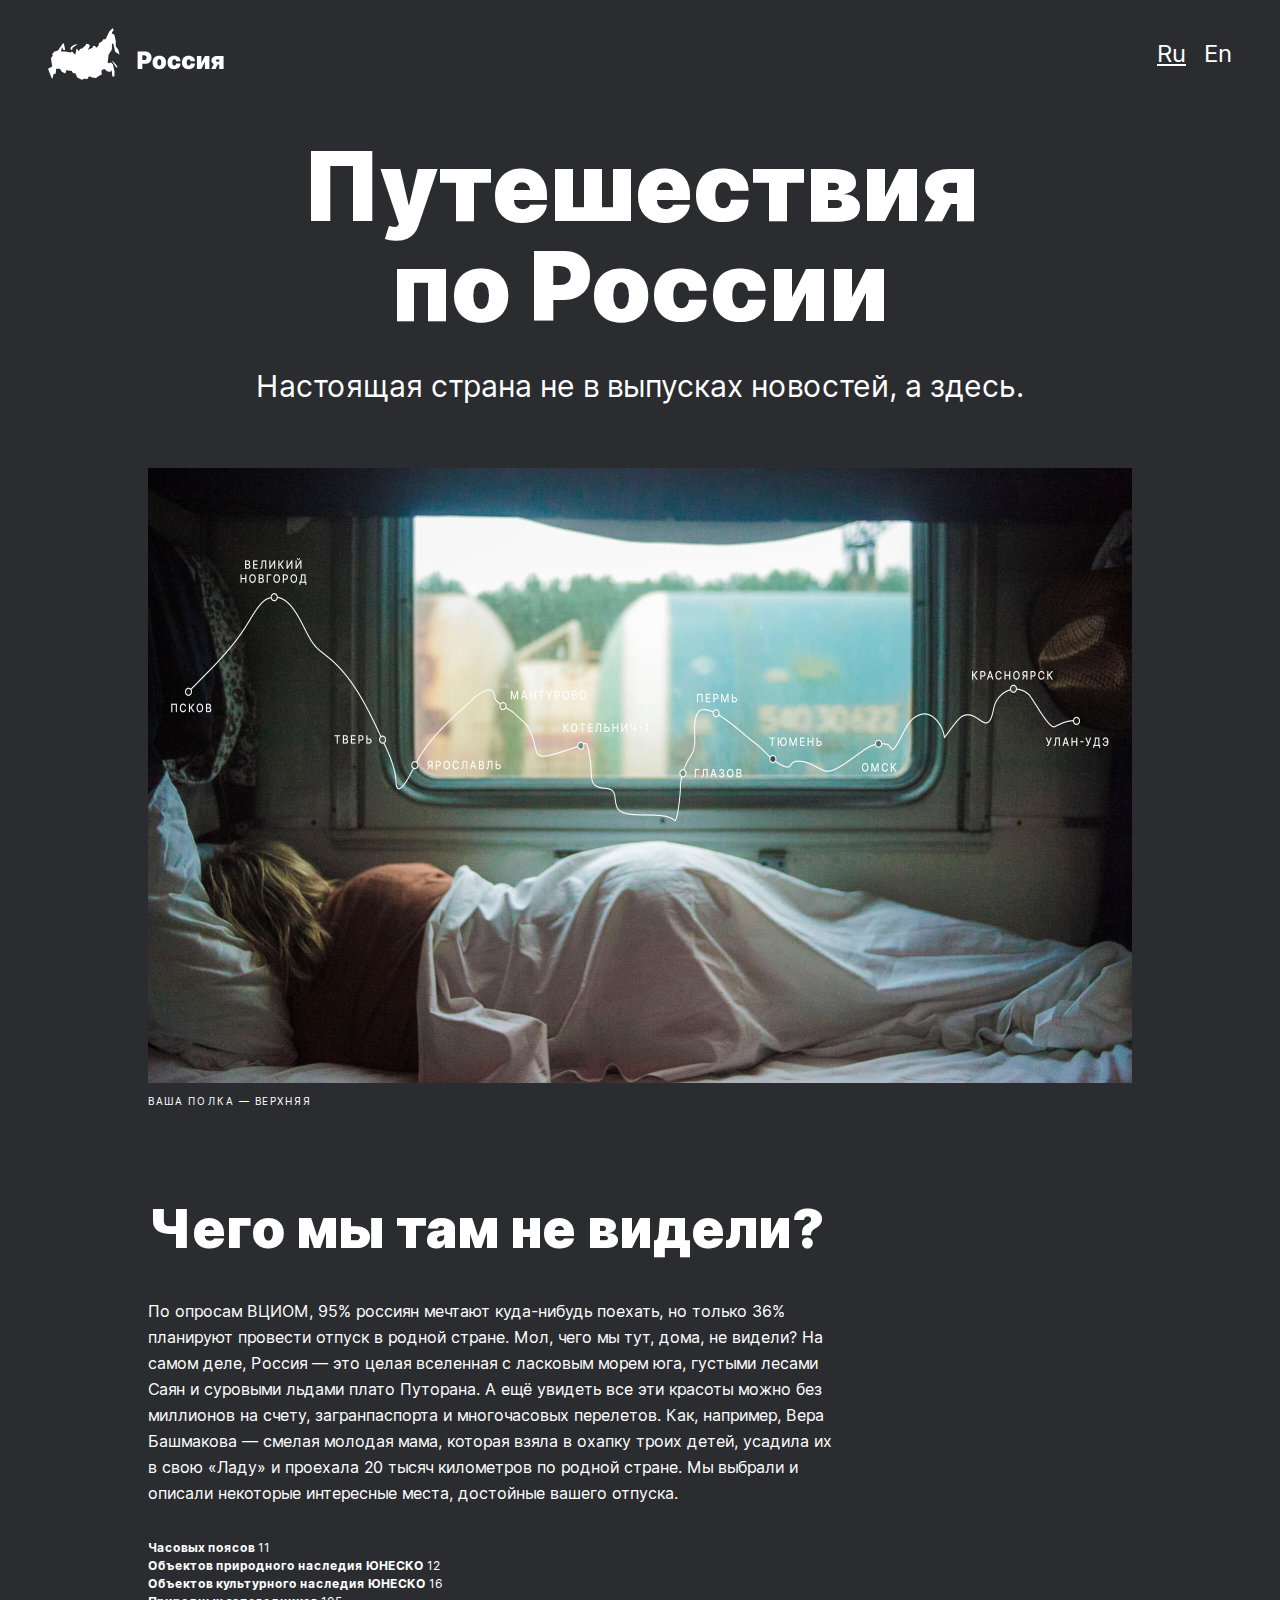
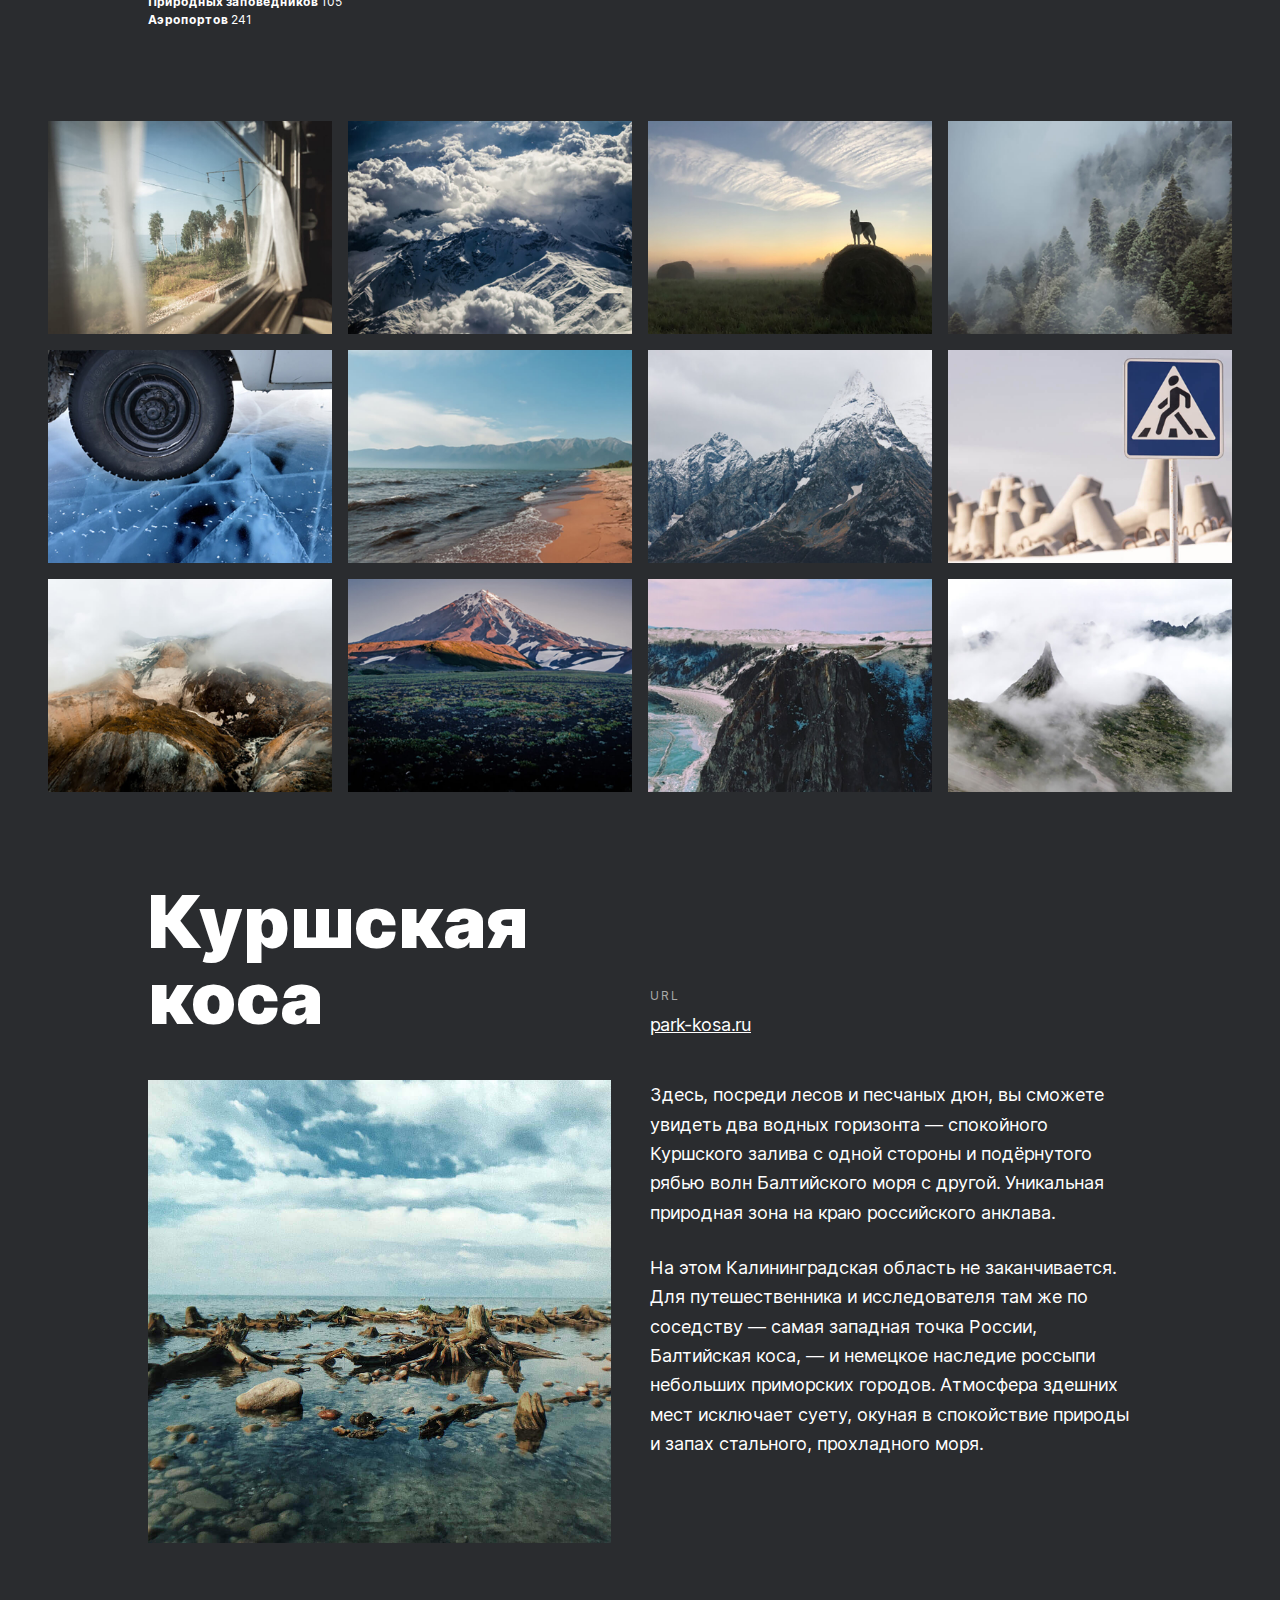
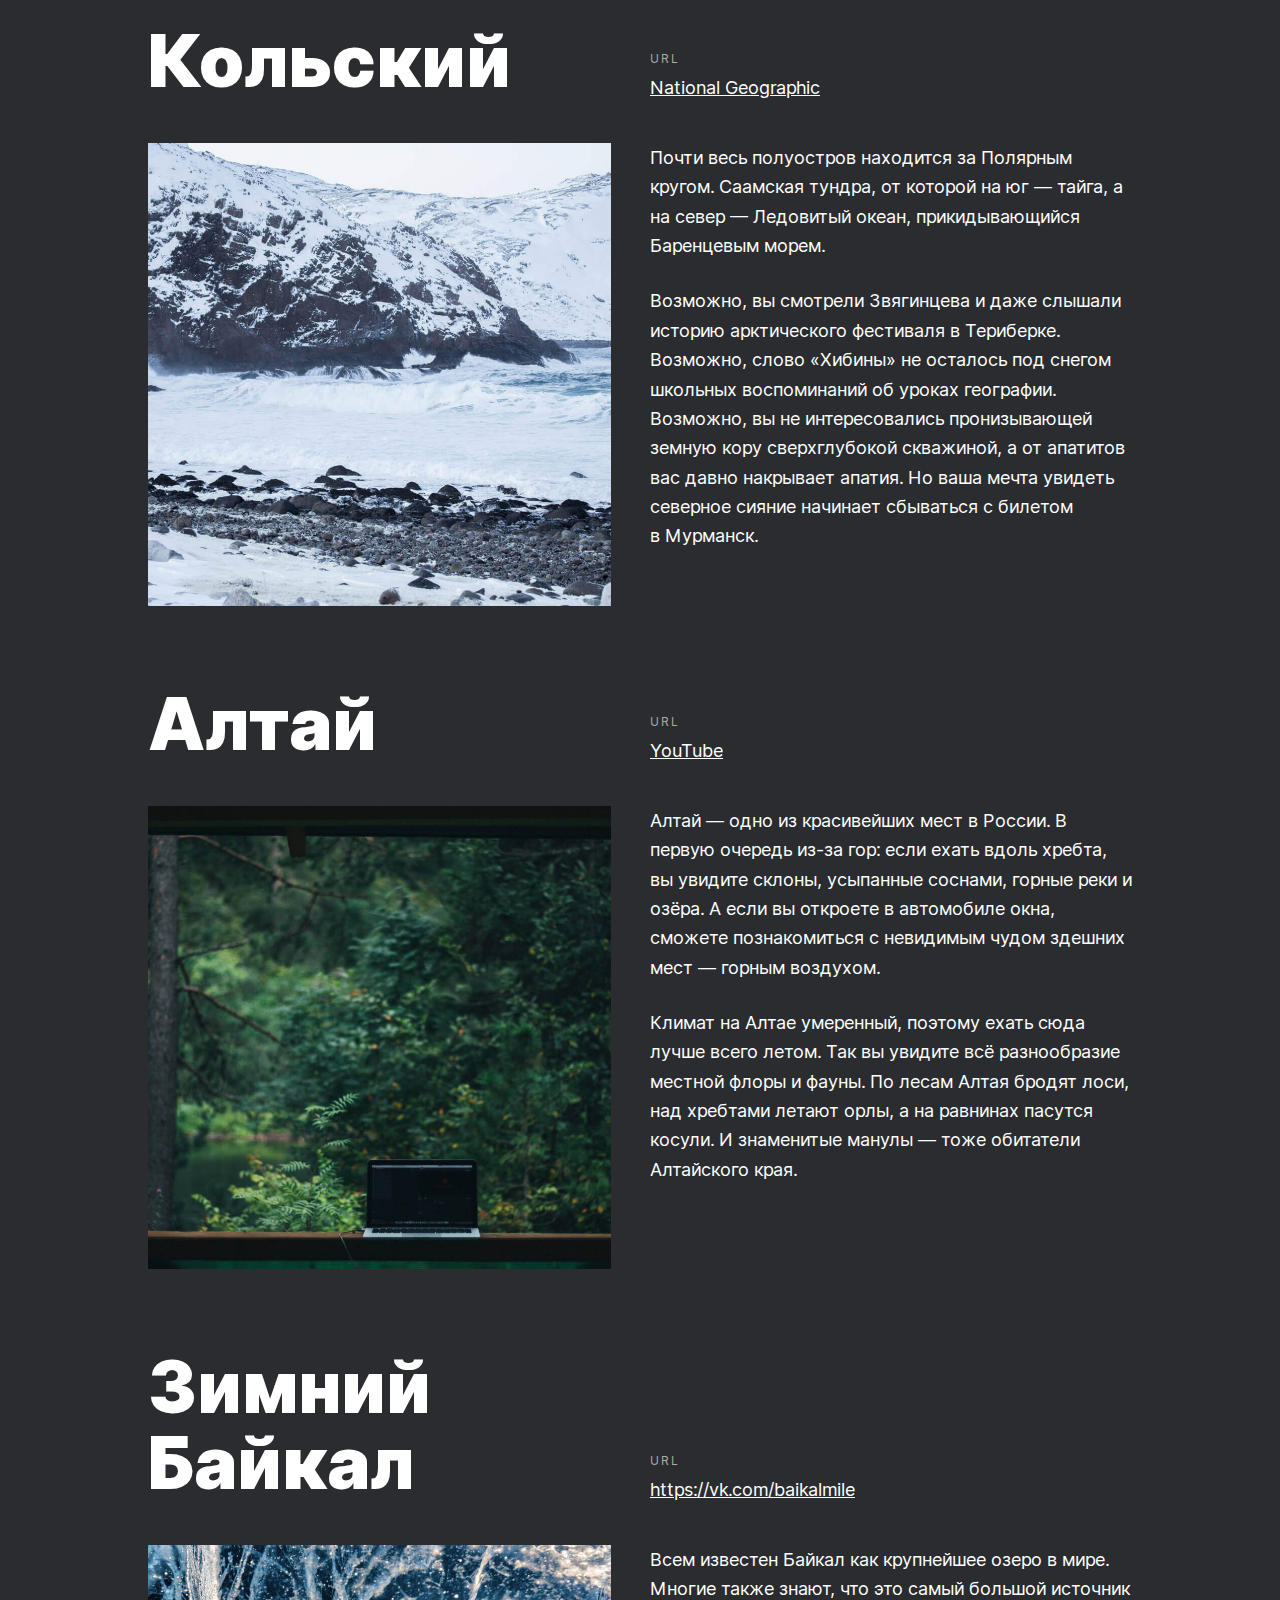
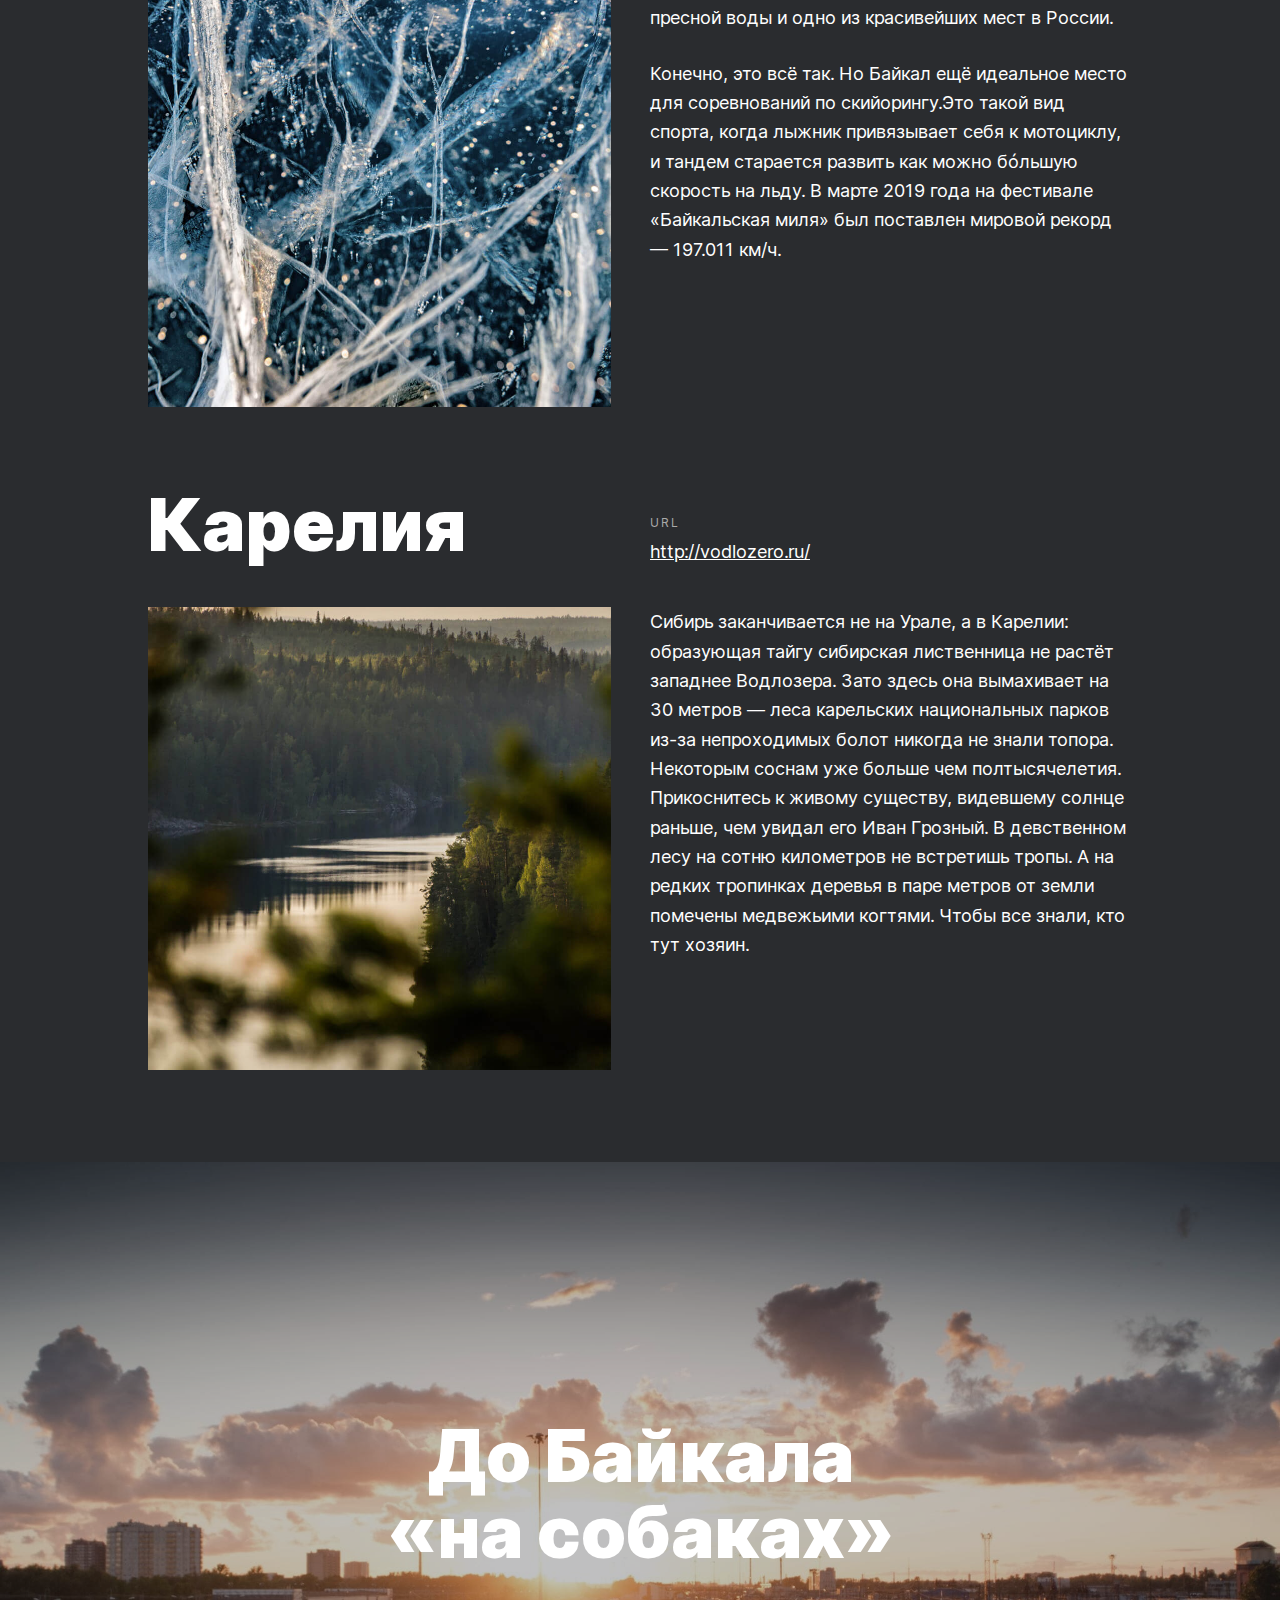
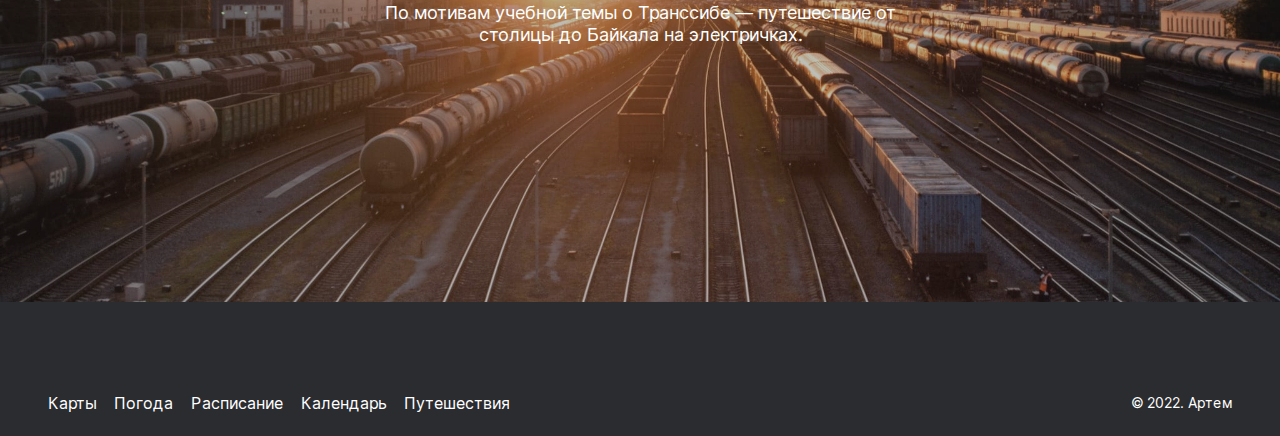
==== commit 37d6e833: "6_project-3" ====
--- a/index.html
+++ b/index.html
@@ -182,7 +182,7 @@
       <div class="cover__background"></div>
       <h3 class="cover__title">До Байкала «на&nbsp;собаках»</h3>
       <p class="cover__subtitle">По мотивам учебной темы
-        о Транссибе —&nbsp;путешествие
+        о Транссибе — путешествие
         от столицы до Байкала на&nbsp;электричках.
       </p>
     </a>
